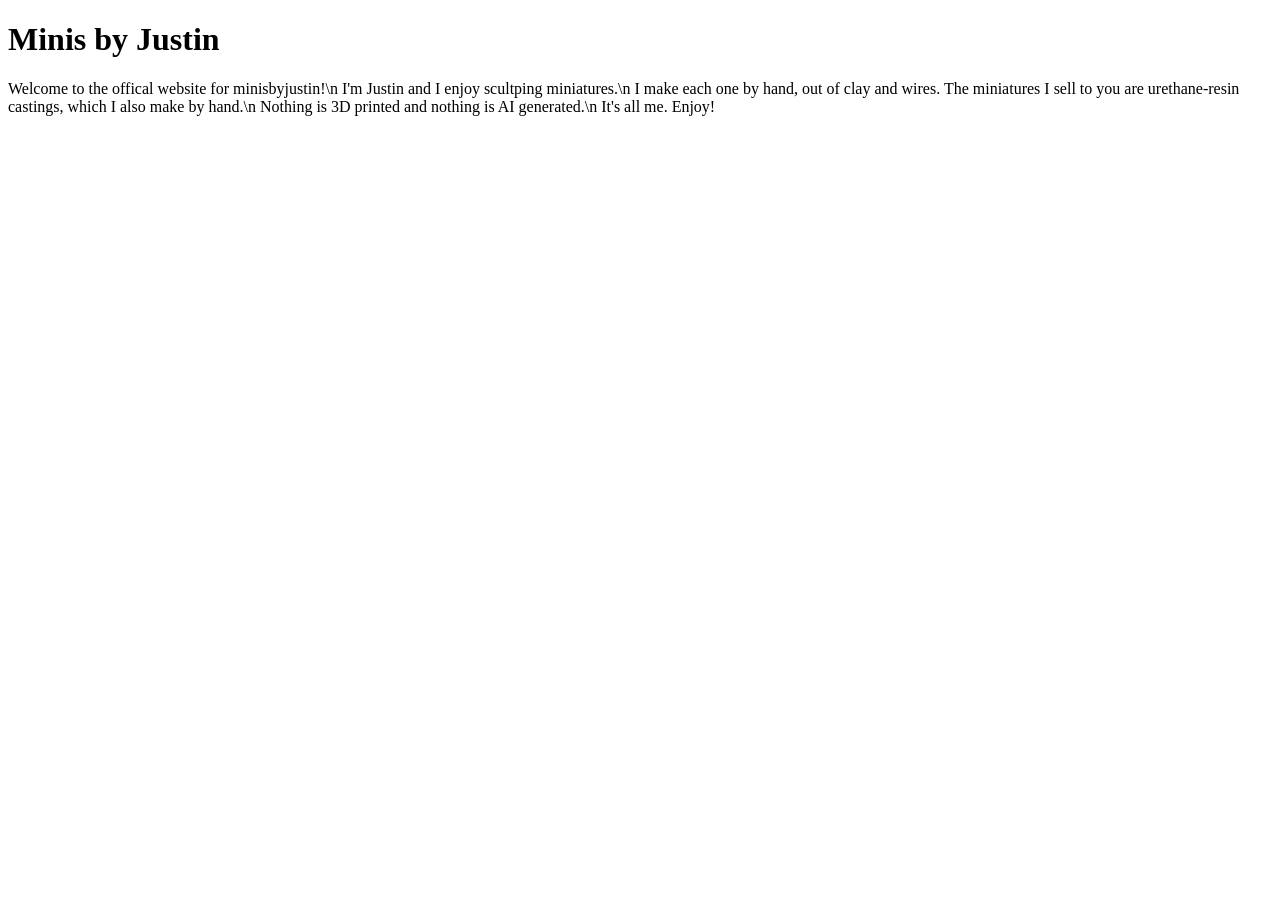
==== index.html @ df16f0bb "Updated text" ====
<!DOCTYPE html>
<html>
<head>
	<title>Minis by Justin</title>
	<link rel="stylesheet"
href="style.css">
</head>

<body>

	<h1>Minis by Justin</h1>
	<p>Welcome to the offical website for minisbyjustin!\n
	I'm Justin and I enjoy scultping miniatures.\n
	I make each one by hand, out of clay and wires.
	The miniatures I sell to you are urethane-resin castings, which I also make by hand.\n
	Nothing is 3D printed and nothing is AI generated.\n
	It's all me. Enjoy!</p>

</body>
</html>
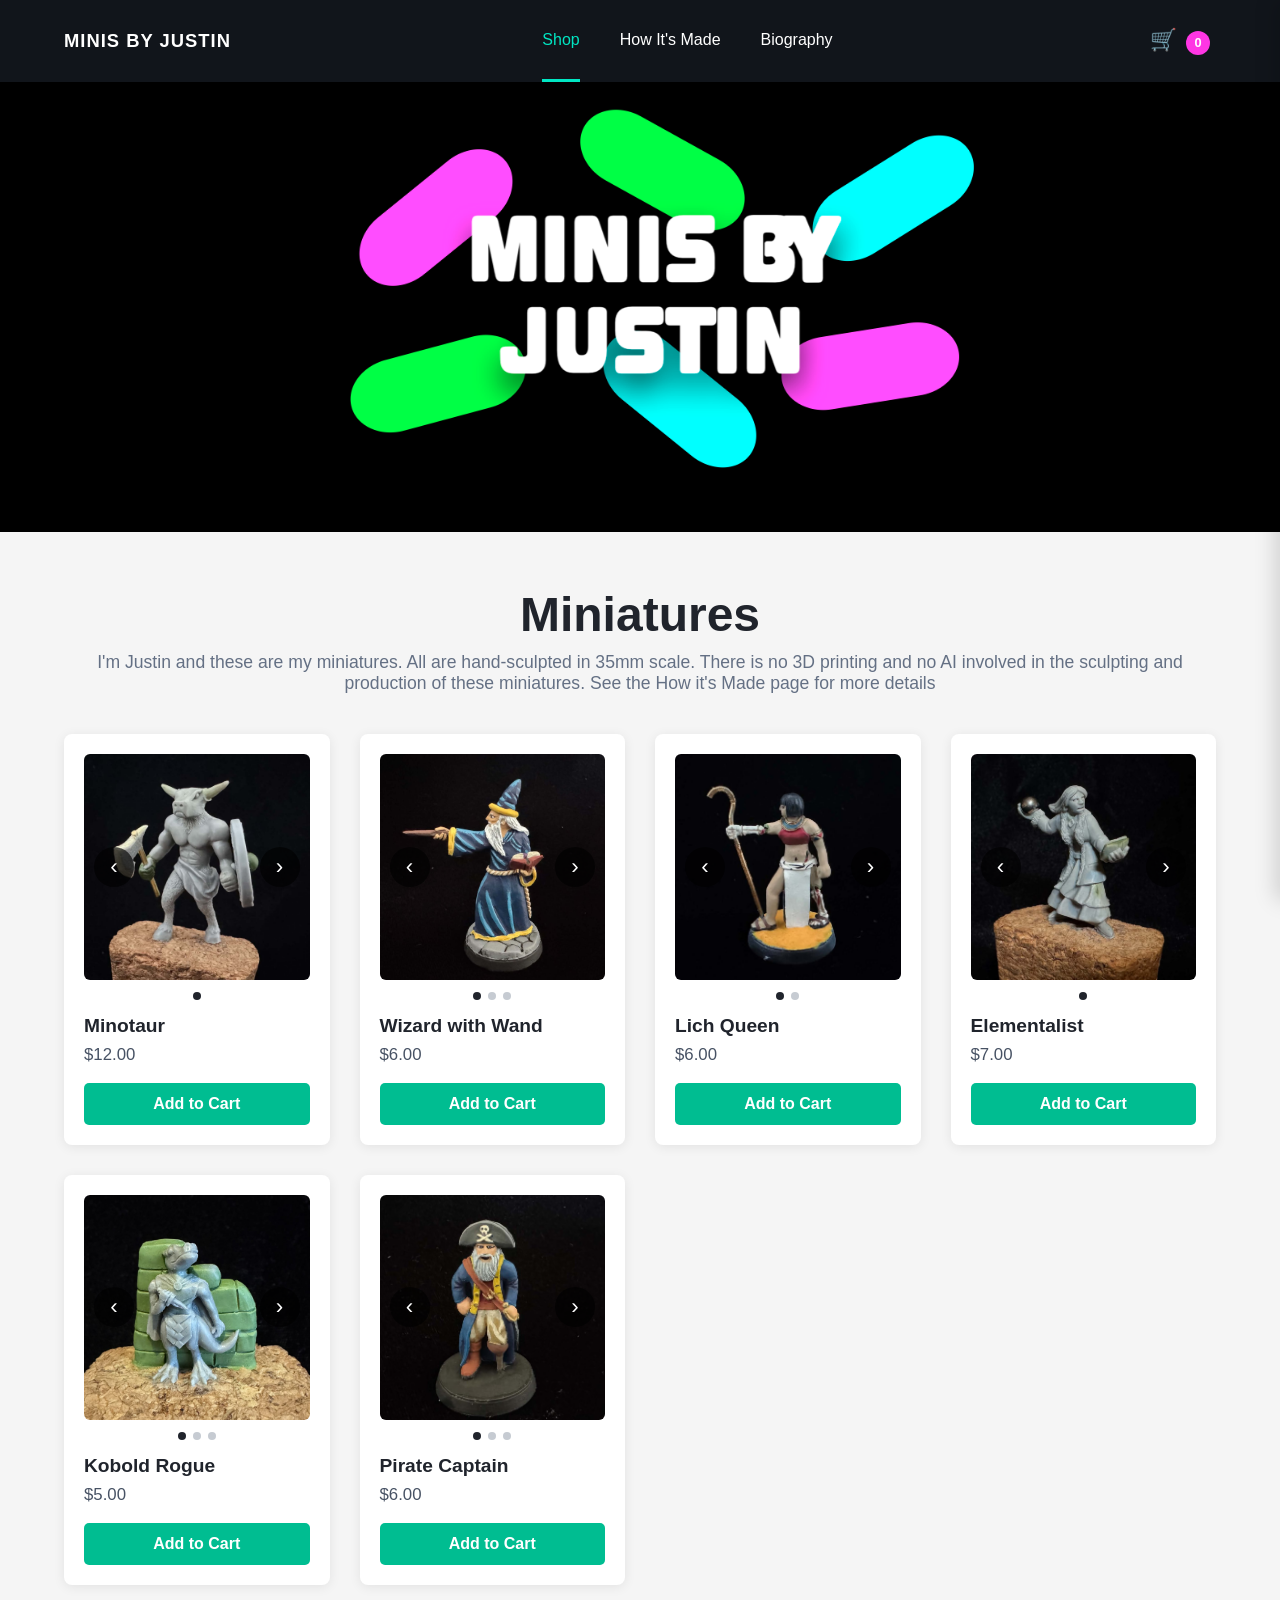
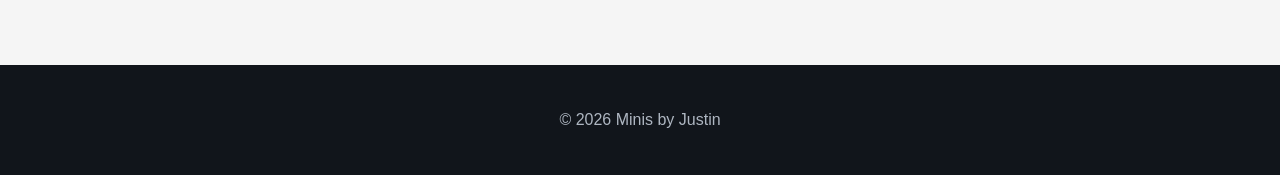
==== commit 6395a8da: "Basic website framework" ====
--- a/index.html
+++ b/index.html
@@ -1,20 +1,75 @@
 <!DOCTYPE html>
-<html>
+<html lang="en">
 <head>
-	<title>Minis by Justin</title>
-	<link rel="stylesheet"
-href="style.css">
+    <meta charset="UTF-8">
+    <meta name="viewport" content="width=device-width, initial-scale=1.0">
+    <title>Minis by Justin | Miniatures</title>
+    <link rel="stylesheet" href="css/style.css">
 </head>
+<body>
+    <header class="site-header">
+        <a class="logo" href="index.html">MINIS BY JUSTIN</a>
 
-<body>
+        <nav class="main-nav" aria-label="Main navigation">
+            <a class="active" href="index.html">Shop</a>
+            <a href="how-its-made.html">How It's Made</a>
+            <a href="biography.html">Biography</a>
+        </nav>
 
-	<h1>Minis by Justin</h1>
-	<p>Welcome to the offical website for minisbyjustin!\n
-	I'm Justin and I enjoy scultping miniatures.\n
-	I make each one by hand, out of clay and wires.
-	The miniatures I sell to you are urethane-resin castings, which I also make by hand.\n
-	Nothing is 3D printed and nothing is AI generated.\n
-	It's all me. Enjoy!</p>
+        <button class="cart-button" id="cart-button" aria-label="Open shopping cart">
+            🛒 <span id="cart-count">0</span>
+        </button>
+    </header>
 
+    <main>
+        <section class="hero">
+            <img src="images/banner.png" alt="Minis by Justin">
+        </section>
+
+        <section class="shop-section">
+            <div class="section-heading">
+                <h1>Miniatures</h1>
+                <p>I'm Justin and these are my miniatures. All are hand-sculpted in 35mm scale. 
+                    There is no 3D printing and no AI involved in the sculpting and production of these miniatures.
+                    See the How it's Made page for more details</p>
+            </div>
+
+            <div class="product-grid" id="product-grid">
+                <!-- Products are generated by js/shop.js -->
+            </div>
+        </section>
+    </main>
+
+    <div class="cart-overlay" id="cart-overlay"></div>
+
+    <aside class="cart-panel" id="cart-panel" aria-label="Shopping cart">
+        <div class="cart-header">
+            <h2>Your Cart</h2>
+            <button id="close-cart" aria-label="Close cart">&times;</button>
+        </div>
+
+        <div id="cart-items" class="cart-items">
+            <p class="empty-cart">Your cart is empty.</p>
+        </div>
+
+        <div class="cart-footer">
+            <div class="cart-total">
+                <span>Total</span>
+                <strong id="cart-total">$0.00</strong>
+            </div>
+            <button class="checkout-button" id="checkout-button">
+                Checkout
+            </button>
+            <p class="checkout-note">
+                Checkout will be connected to a payment service later.
+            </p>
+        </div>
+    </aside>
+
+    <footer class="site-footer">
+        <p>&copy; 2026 Minis by Justin</p>
+    </footer>
+
+    <script src="js/shop.js"></script>
 </body>
 </html>
--- a/css/style.css
+++ b/css/style.css
@@ -0,0 +1,526 @@
+/* =========================
+   General
+   ========================= */
+
+* {
+    box-sizing: border-box;
+}
+
+html {
+    scroll-behavior: smooth;
+}
+
+body {
+    margin: 0;
+    font-family: Arial, Helvetica, sans-serif;
+    background: #f5f5f5;
+    color: #20242c;
+}
+
+button,
+a {
+    font: inherit;
+}
+
+a {
+    color: inherit;
+    text-decoration: none;
+}
+
+/* =========================
+   Header / Navigation
+   ========================= */
+
+.site-header {
+    height: 82px;
+    padding: 0 5%;
+    display: flex;
+    align-items: center;
+    justify-content: space-between;
+    gap: 30px;
+    background: #11151b;
+    color: white;
+    position: sticky;
+    top: 0;
+    z-index: 100;
+}
+
+.logo {
+    font-size: 1.15rem;
+    font-weight: 900;
+    letter-spacing: 1px;
+    white-space: nowrap;
+}
+
+.main-nav {
+    display: flex;
+    align-self: stretch;
+    align-items: center;
+    gap: 40px;
+}
+
+.main-nav a {
+    height: 100%;
+    display: flex;
+    align-items: center;
+    border-bottom: 3px solid transparent;
+    transition: border-color 0.2s, color 0.2s;
+}
+
+.main-nav a:hover,
+.main-nav a.active {
+    color: #00e6c3;
+    border-bottom-color: #00e6c3;
+}
+
+.cart-button,
+.cart-link {
+    border: 0;
+    background: transparent;
+    color: white;
+    font-size: 1.35rem;
+    cursor: pointer;
+    white-space: nowrap;
+}
+
+.cart-button span,
+.cart-link span {
+    display: inline-flex;
+    align-items: center;
+    justify-content: center;
+    min-width: 24px;
+    height: 24px;
+    padding: 0 6px;
+    margin-left: 3px;
+    border-radius: 20px;
+    background: #ff36e4;
+    color: white;
+    font-size: 0.8rem;
+    font-weight: bold;
+}
+
+/* =========================
+   Hero
+   ========================= */
+
+.hero {
+    width: 100%;
+    height: 50vh;
+    min-height: 360px;
+    max-height: 650px;
+    background: #000;
+    overflow: hidden;
+}
+
+.hero img {
+    width: 100%;
+    height: 100%;
+    object-fit: cover;
+    object-position: center;
+    display: block;
+}
+
+/* =========================
+   Shop
+   ========================= */
+
+.shop-section {
+    max-width: 1400px;
+    margin: 0 auto;
+    padding: 55px 5% 80px;
+}
+
+.section-heading,
+.page-heading {
+    text-align: center;
+    margin-bottom: 40px;
+}
+
+.section-heading h1,
+.page-heading h1 {
+    margin: 0 0 10px;
+    font-size: clamp(2rem, 4vw, 3rem);
+}
+
+.section-heading p,
+.page-heading p {
+    margin: 0;
+    color: #647084;
+    font-size: 1.1rem;
+}
+
+.product-grid {
+    display: grid;
+    grid-template-columns: repeat(4, 1fr);
+    gap: 30px;
+}
+
+.product-card {
+    background: white;
+    border-radius: 8px;
+    overflow: hidden;
+    box-shadow: 0 2px 12px rgba(0, 0, 0, 0.08);
+    padding: 20px;
+}
+
+.product-image-container {
+    position: relative;
+    width: 100%;
+    aspect-ratio: 1 / 1;
+    background: #ddd;
+    border-radius: 6px;
+    overflow: hidden;
+}
+
+.product-image {
+    width: 100%;
+    height: 100%;
+    object-fit: cover;
+    display: block;
+}
+
+.gallery-button {
+    position: absolute;
+    top: 50%;
+    transform: translateY(-50%);
+    width: 40px;
+    height: 40px;
+    border: 0;
+    border-radius: 50%;
+    background: rgba(0, 0, 0, 0.65);
+    color: white;
+    font-size: 1.4rem;
+    cursor: pointer;
+    z-index: 2;
+}
+
+.gallery-button:hover {
+    background: rgba(0, 0, 0, 0.85);
+}
+
+.gallery-button.previous {
+    left: 10px;
+}
+
+.gallery-button.next {
+    right: 10px;
+}
+
+.image-dots {
+    display: flex;
+    justify-content: center;
+    gap: 7px;
+    margin: 12px 0 15px;
+}
+
+.image-dot {
+    width: 8px;
+    height: 8px;
+    border-radius: 50%;
+    background: #c6cbd2;
+}
+
+.image-dot.active {
+    background: #20242c;
+}
+
+.product-card h2 {
+    margin: 0 0 8px;
+    font-size: 1.2rem;
+}
+
+.product-price {
+    margin: 0 0 18px;
+    font-size: 1.05rem;
+    color: #475264;
+}
+
+.add-to-cart {
+    width: 100%;
+    padding: 12px;
+    border: 0;
+    border-radius: 5px;
+    background: #00bd91;
+    color: white;
+    font-weight: bold;
+    cursor: pointer;
+    transition: background 0.2s, transform 0.1s;
+}
+
+.add-to-cart:hover {
+    background: #00a982;
+}
+
+.add-to-cart:active {
+    transform: scale(0.98);
+}
+
+/* =========================
+   Other Pages
+   ========================= */
+
+.content-page {
+    max-width: 1100px;
+    margin: 0 auto;
+    padding: 70px 5% 90px;
+}
+
+.story-section {
+    display: grid;
+    grid-template-columns: 1fr 1fr;
+    gap: 55px;
+    align-items: center;
+    margin: 70px 0;
+}
+
+.story-section.reverse .story-image {
+    order: 2;
+}
+
+.story-image,
+.bio-photo {
+    aspect-ratio: 1 / 1;
+    border-radius: 8px;
+    overflow: hidden;
+}
+
+.placeholder-image {
+    display: flex;
+    align-items: center;
+    justify-content: center;
+    background: #dfe2e6;
+    color: #687383;
+    font-weight: bold;
+}
+
+.story-text h2,
+.bio-text h2 {
+    font-size: 1.8rem;
+    margin-top: 0;
+}
+
+.story-text p,
+.bio-text p {
+    color: #586476;
+    line-height: 1.7;
+}
+
+.bio-section {
+    display: grid;
+    grid-template-columns: 350px 1fr;
+    gap: 60px;
+    align-items: center;
+    max-width: 900px;
+    margin: 60px auto;
+}
+
+/* =========================
+   Shopping Cart
+   ========================= */
+
+.cart-overlay {
+    position: fixed;
+    inset: 0;
+    background: rgba(0, 0, 0, 0.45);
+    opacity: 0;
+    pointer-events: none;
+    transition: opacity 0.25s;
+    z-index: 150;
+}
+
+.cart-overlay.open {
+    opacity: 1;
+    pointer-events: auto;
+}
+
+.cart-panel {
+    position: fixed;
+    top: 0;
+    right: 0;
+    width: min(420px, 100%);
+    height: 100vh;
+    background: white;
+    z-index: 200;
+    transform: translateX(100%);
+    transition: transform 0.25s ease;
+    display: flex;
+    flex-direction: column;
+    box-shadow: -5px 0 20px rgba(0, 0, 0, 0.15);
+}
+
+.cart-panel.open {
+    transform: translateX(0);
+}
+
+.cart-header {
+    display: flex;
+    justify-content: space-between;
+    align-items: center;
+    padding: 22px;
+    border-bottom: 1px solid #ddd;
+}
+
+.cart-header h2 {
+    margin: 0;
+}
+
+.cart-header button {
+    border: 0;
+    background: transparent;
+    font-size: 2rem;
+    cursor: pointer;
+}
+
+.cart-items {
+    flex: 1;
+    overflow-y: auto;
+    padding: 20px;
+}
+
+.empty-cart {
+    text-align: center;
+    color: #687383;
+    margin-top: 50px;
+}
+
+.cart-item {
+    display: grid;
+    grid-template-columns: 65px 1fr auto;
+    gap: 12px;
+    align-items: center;
+    padding: 12px 0;
+    border-bottom: 1px solid #eee;
+}
+
+.cart-item-image {
+    width: 65px;
+    height: 65px;
+    object-fit: cover;
+    border-radius: 5px;
+}
+
+.cart-item h3 {
+    margin: 0 0 5px;
+    font-size: 0.95rem;
+}
+
+.cart-item p {
+    margin: 0;
+    color: #687383;
+    font-size: 0.9rem;
+}
+
+.remove-item {
+    border: 0;
+    background: transparent;
+    color: #a33;
+    cursor: pointer;
+}
+
+.cart-footer {
+    padding: 20px;
+    border-top: 1px solid #ddd;
+}
+
+.cart-total {
+    display: flex;
+    justify-content: space-between;
+    font-size: 1.2rem;
+    margin-bottom: 15px;
+}
+
+.checkout-button {
+    width: 100%;
+    padding: 14px;
+    border: 0;
+    border-radius: 5px;
+    background: #20242c;
+    color: white;
+    font-weight: bold;
+    cursor: pointer;
+}
+
+.checkout-button:hover {
+    background: #11151b;
+}
+
+.checkout-note {
+    color: #7a8492;
+    text-align: center;
+    font-size: 0.8rem;
+    line-height: 1.4;
+}
+
+/* =========================
+   Footer
+   ========================= */
+
+.site-footer {
+    padding: 30px 5%;
+    text-align: center;
+    background: #11151b;
+    color: #aeb6c1;
+}
+
+/* =========================
+   Mobile
+   ========================= */
+
+@media (max-width: 1000px) {
+    .product-grid {
+        grid-template-columns: repeat(2, 1fr);
+    }
+
+    .site-header {
+        padding: 0 3%;
+    }
+
+    .main-nav {
+        gap: 20px;
+    }
+}
+
+@media (max-width: 700px) {
+    .site-header {
+        height: auto;
+        min-height: 70px;
+        flex-wrap: wrap;
+        padding: 15px 5%;
+    }
+
+    .main-nav {
+        order: 3;
+        width: 100%;
+        height: 45px;
+        justify-content: center;
+        gap: 25px;
+    }
+
+    .hero {
+        height: 40vh;
+        min-height: 280px;
+    }
+
+    .product-grid {
+        grid-template-columns: 1fr;
+    }
+
+    .shop-section {
+        padding-top: 40px;
+    }
+
+    .story-section,
+    .story-section.reverse,
+    .bio-section {
+        grid-template-columns: 1fr;
+        gap: 30px;
+    }
+
+    .story-section.reverse .story-image {
+        order: 0;
+    }
+
+    .bio-section {
+        margin-top: 30px;
+    }
+}
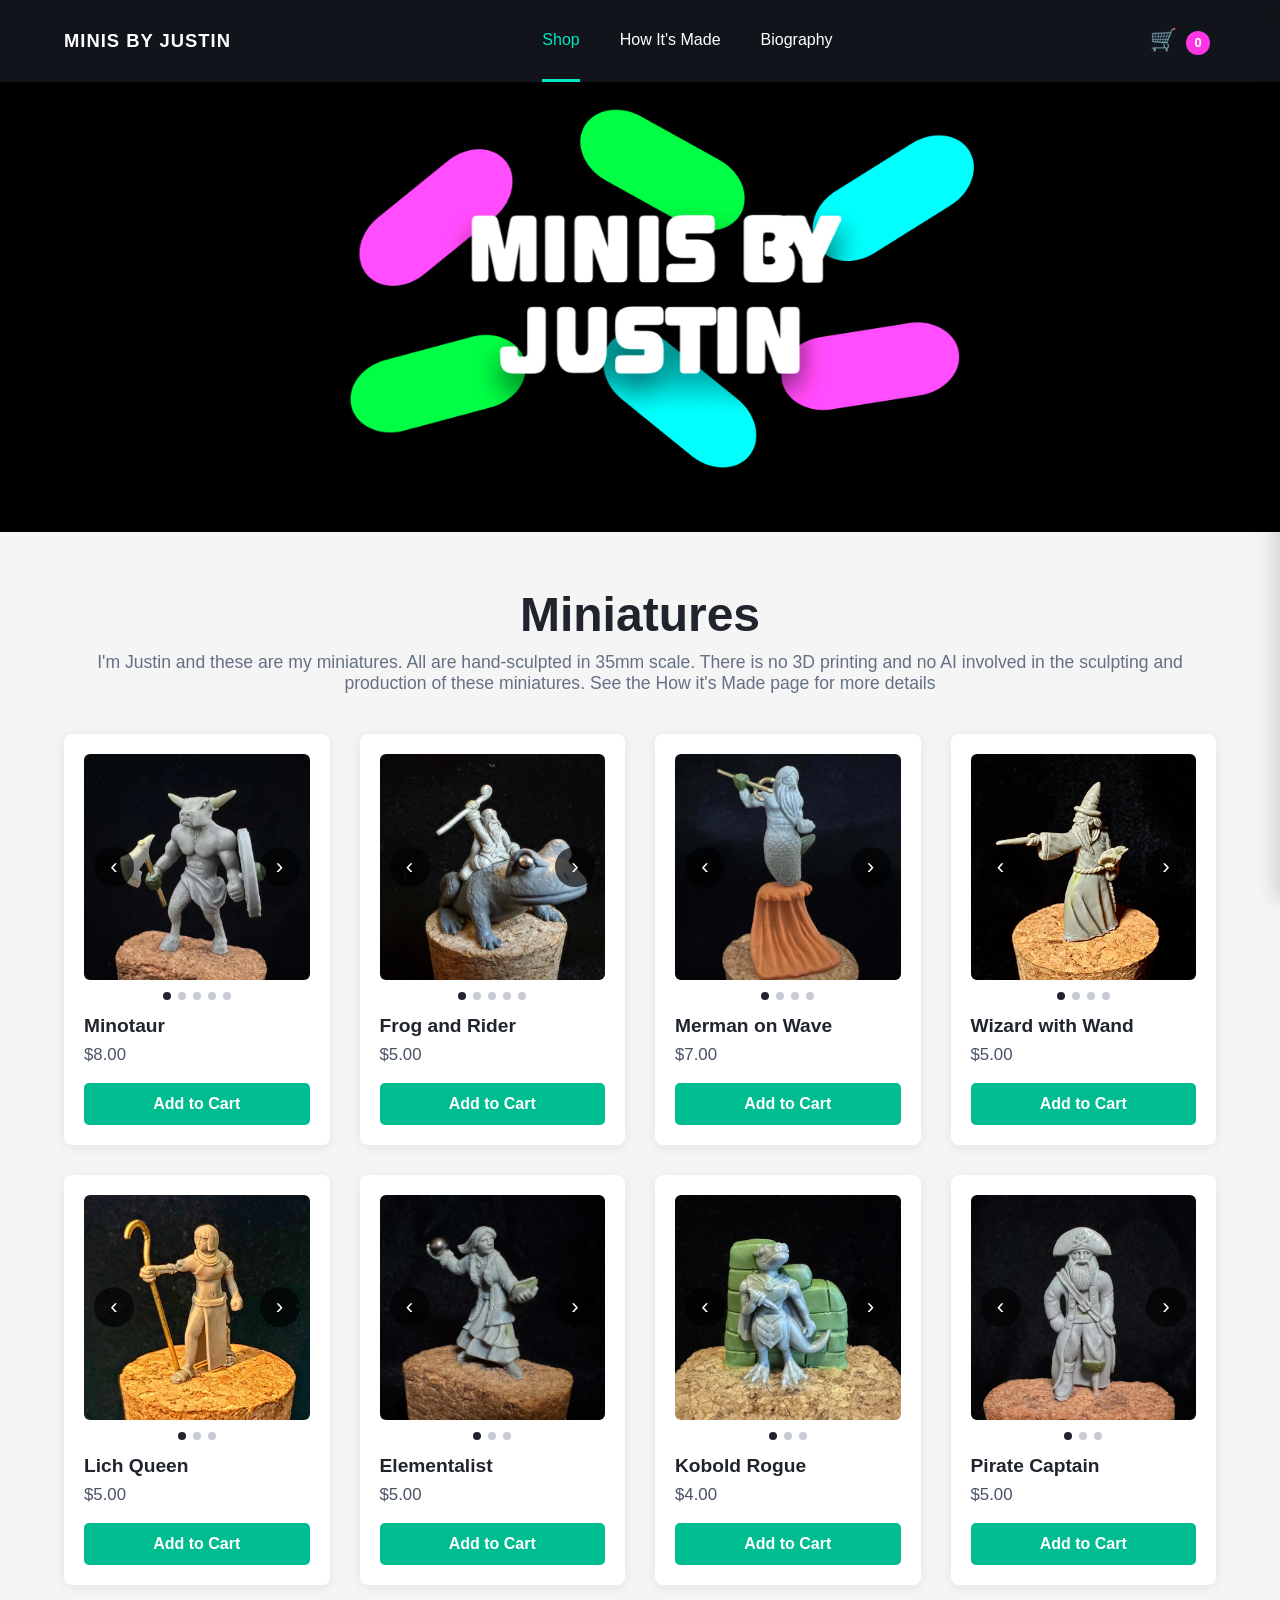
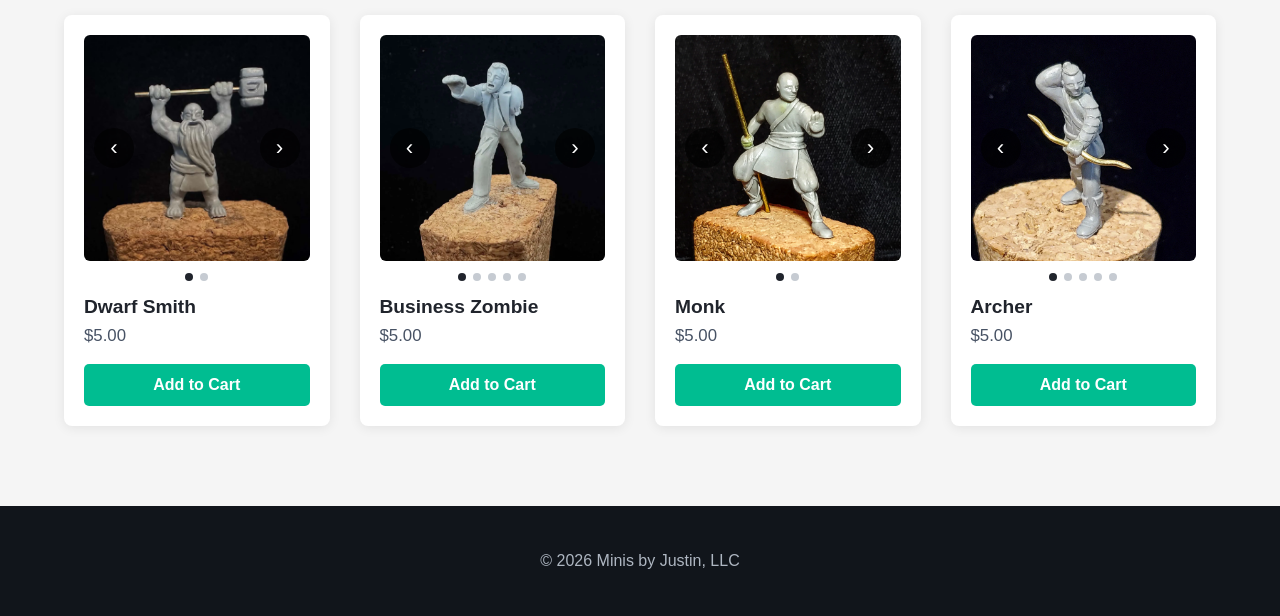
==== commit c42cf179: "Added LLC to footer" ====
--- a/index.html
+++ b/index.html
@@ -67,7 +67,7 @@
     </aside>
 
     <footer class="site-footer">
-        <p>&copy; 2026 Minis by Justin</p>
+        <p>&copy; 2026 Minis by Justin, LLC</p>
     </footer>
 
     <script src="js/shop.js"></script>
--- a/css/style.css
+++ b/css/style.css
@@ -277,7 +277,12 @@
     order: 2;
 }
 
-.story-image,
+.story-image img {
+    width: 100%;
+    height: 100%;
+    object-fit: cover;
+}
+
 .bio-photo {
     aspect-ratio: 1 / 1;
     border-radius: 8px;
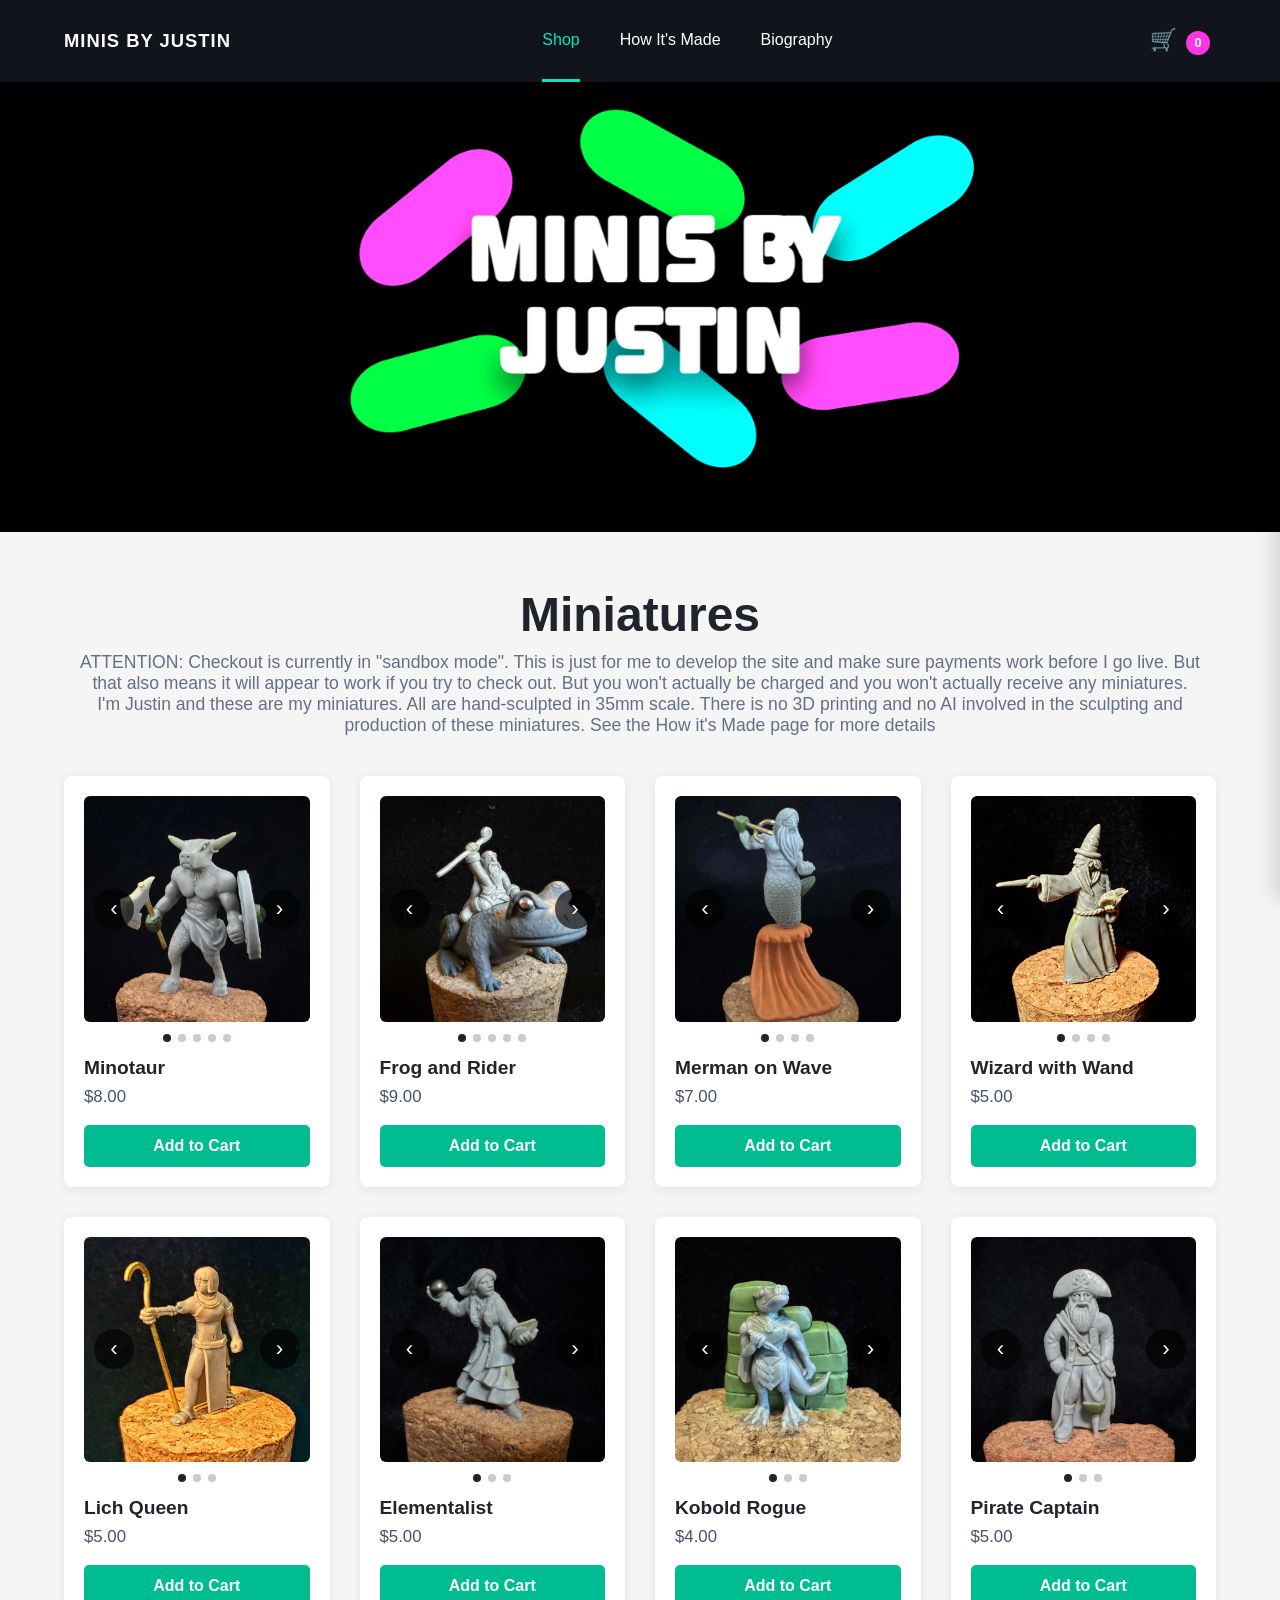
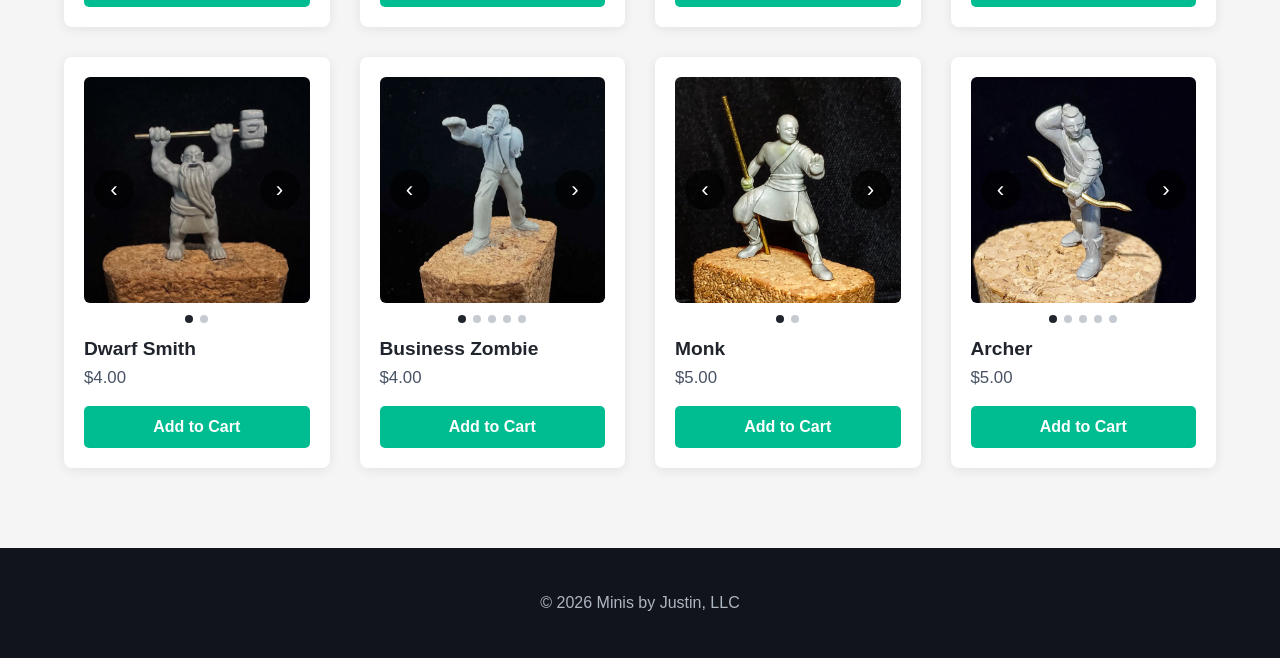
==== commit dc97a727: "Added sandbox checkout msg" ====
--- a/index.html
+++ b/index.html
@@ -26,9 +26,16 @@
             <img src="images/banner.png" alt="Minis by Justin">
         </section>
 
+        <p id="page-checkout-message" class="checkout-return-message" role="status" aria-live="polite" hidden></p>
+
         <section class="shop-section">
             <div class="section-heading">
                 <h1>Miniatures</h1>
+                <p>
+                    ATTENTION: Checkout is currently in "sandbox mode". This is just for me to develop the site and make sure payments work
+                    before I go live. But that also means it will appear to work if you try to check out. But you won't actually be 
+                    charged and you won't actually receive any miniatures.
+                </p>
                 <p>I'm Justin and these are my miniatures. All are hand-sculpted in 35mm scale. 
                     There is no 3D printing and no AI involved in the sculpting and production of these miniatures.
                     See the How it's Made page for more details</p>
@@ -54,14 +61,23 @@
 
         <div class="cart-footer">
             <div class="cart-total">
-                <span>Total</span>
+                <span>Subtotal</span>
+                <strong id="cart-subtotal">$0.00</strong>
+            </div>
+            <div class="cart-total">
+                <span>Shipping</span>
+                <strong id="cart-shipping">$0.00</strong>
+            </div>
+            <div class="cart-total">
+                <span>Estimated total</span>
                 <strong id="cart-total">$0.00</strong>
             </div>
+            <p id="checkout-message" class="checkout-note" role="status" aria-live="polite"></p>
             <button class="checkout-button" id="checkout-button">
-                Checkout
+                Checkout with Stripe
             </button>
             <p class="checkout-note">
-                Checkout will be connected to a payment service later.
+                Shipping is $8 on orders under $20 and free on orders of $20 or more. Final payment is processed securely by Stripe.
             </p>
         </div>
     </aside>
--- a/css/style.css
+++ b/css/style.css
@@ -529,3 +529,21 @@
         margin-top: 30px;
     }
 }
+
+
+/* Stripe Checkout return status */
+.checkout-return-message {
+    max-width: 1100px;
+    margin: 1rem auto;
+    padding: 1rem 1.25rem;
+    border: 1px solid currentColor;
+    border-radius: 8px;
+    text-align: center;
+}
+.checkout-return-message[hidden] {
+    display: none;
+}
+.checkout-button:disabled {
+    opacity: 0.65;
+    cursor: wait;
+}
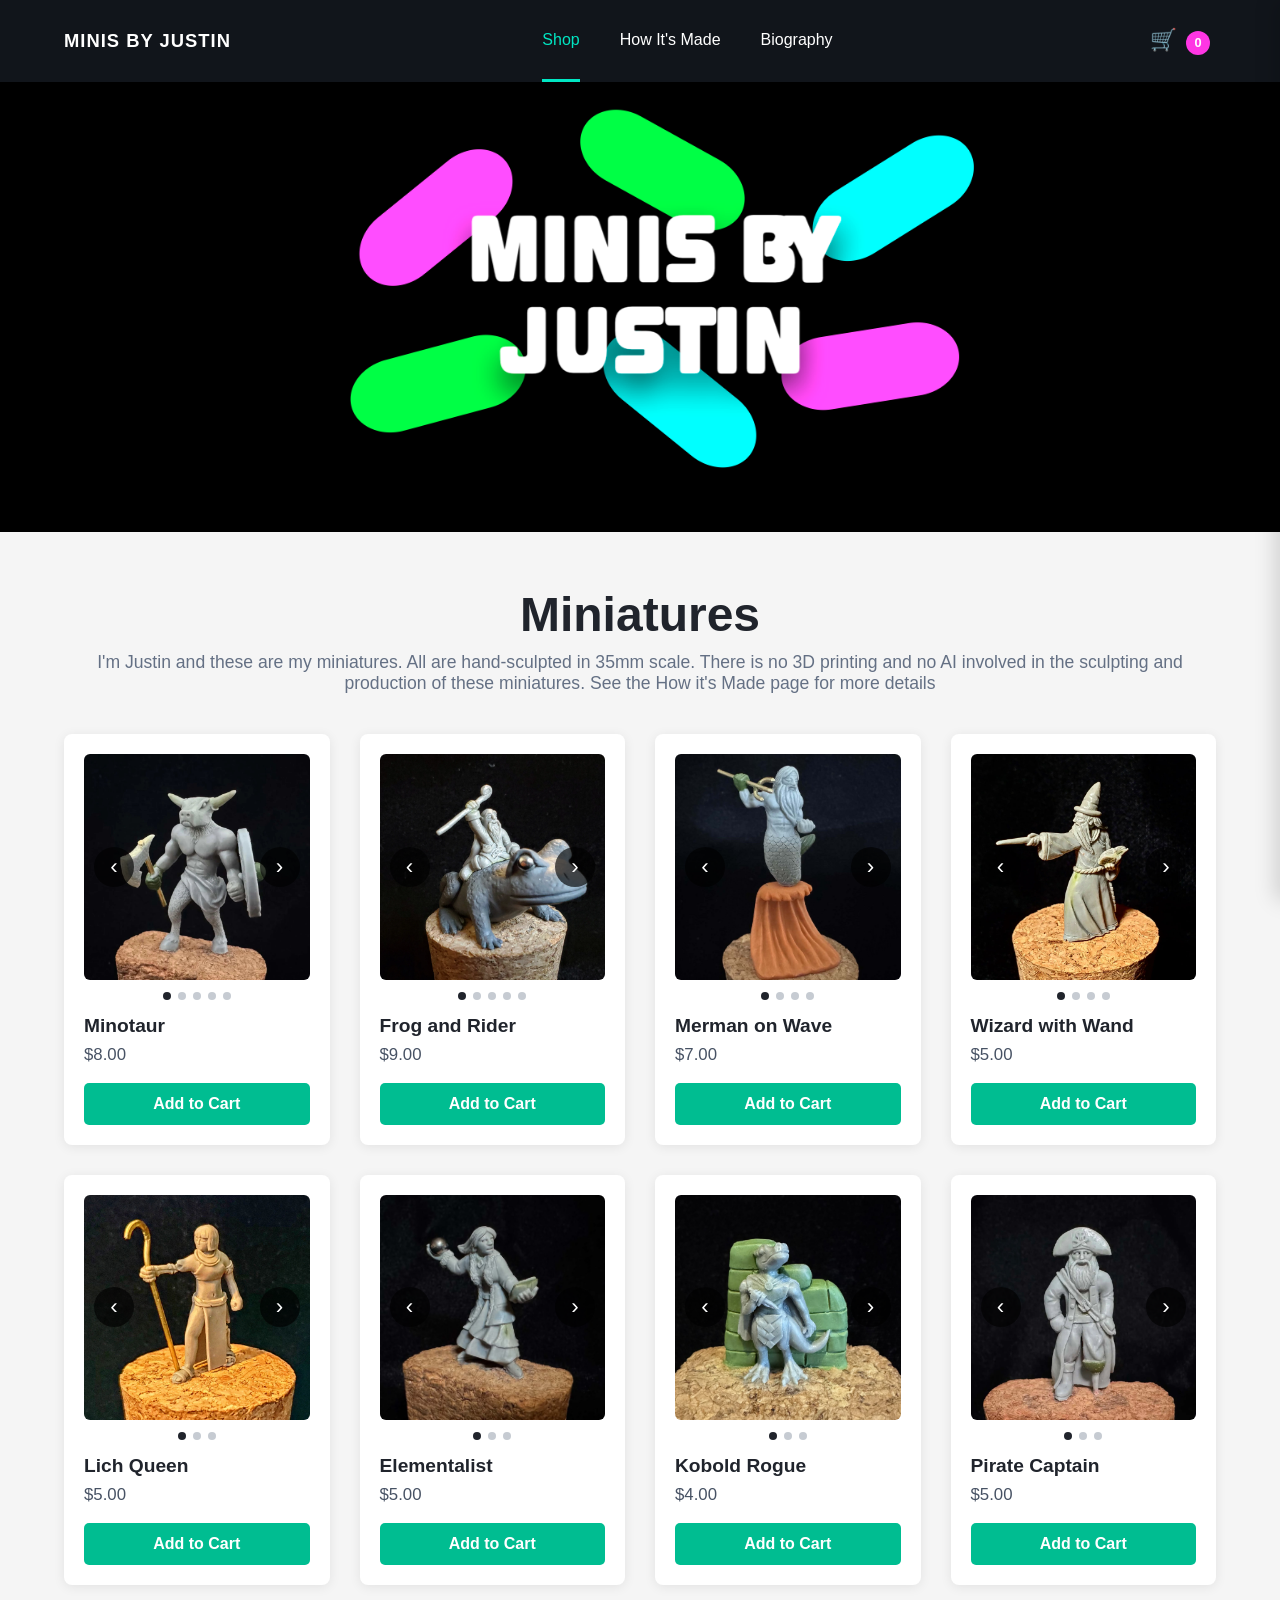
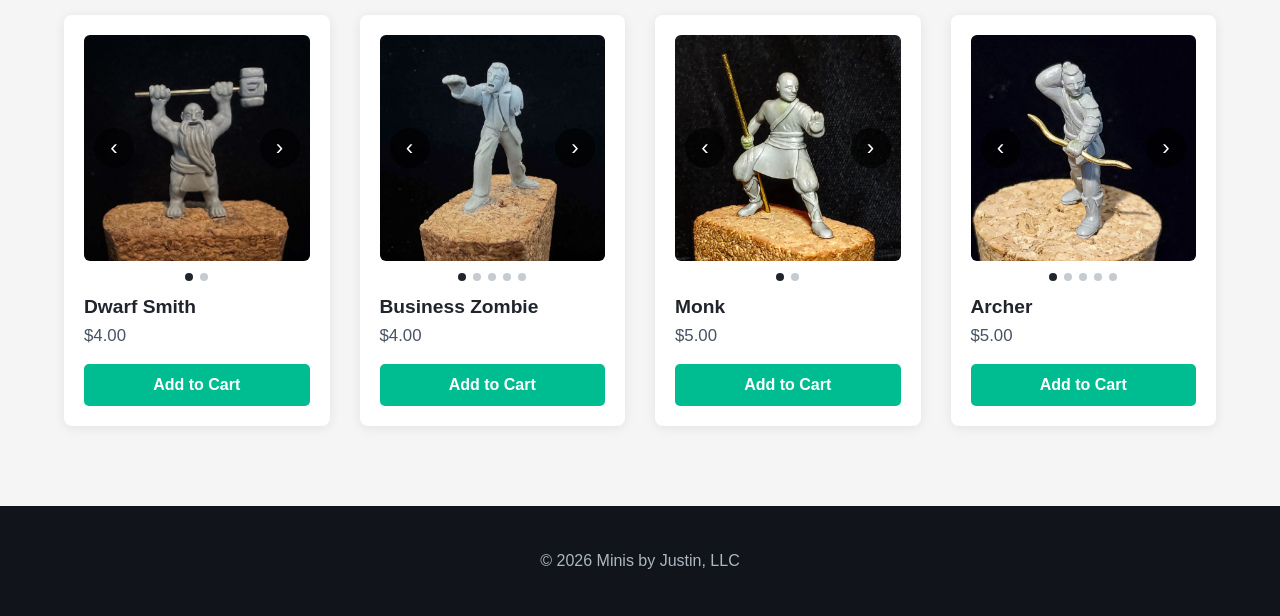
==== commit e3eb5f56: "removed sandbox message" ====
--- a/index.html
+++ b/index.html
@@ -31,11 +31,6 @@
         <section class="shop-section">
             <div class="section-heading">
                 <h1>Miniatures</h1>
-                <p>
-                    ATTENTION: Checkout is currently in "sandbox mode". This is just for me to develop the site and make sure payments work
-                    before I go live. But that also means it will appear to work if you try to check out. But you won't actually be 
-                    charged and you won't actually receive any miniatures.
-                </p>
                 <p>I'm Justin and these are my miniatures. All are hand-sculpted in 35mm scale. 
                     There is no 3D printing and no AI involved in the sculpting and production of these miniatures.
                     See the How it's Made page for more details</p>
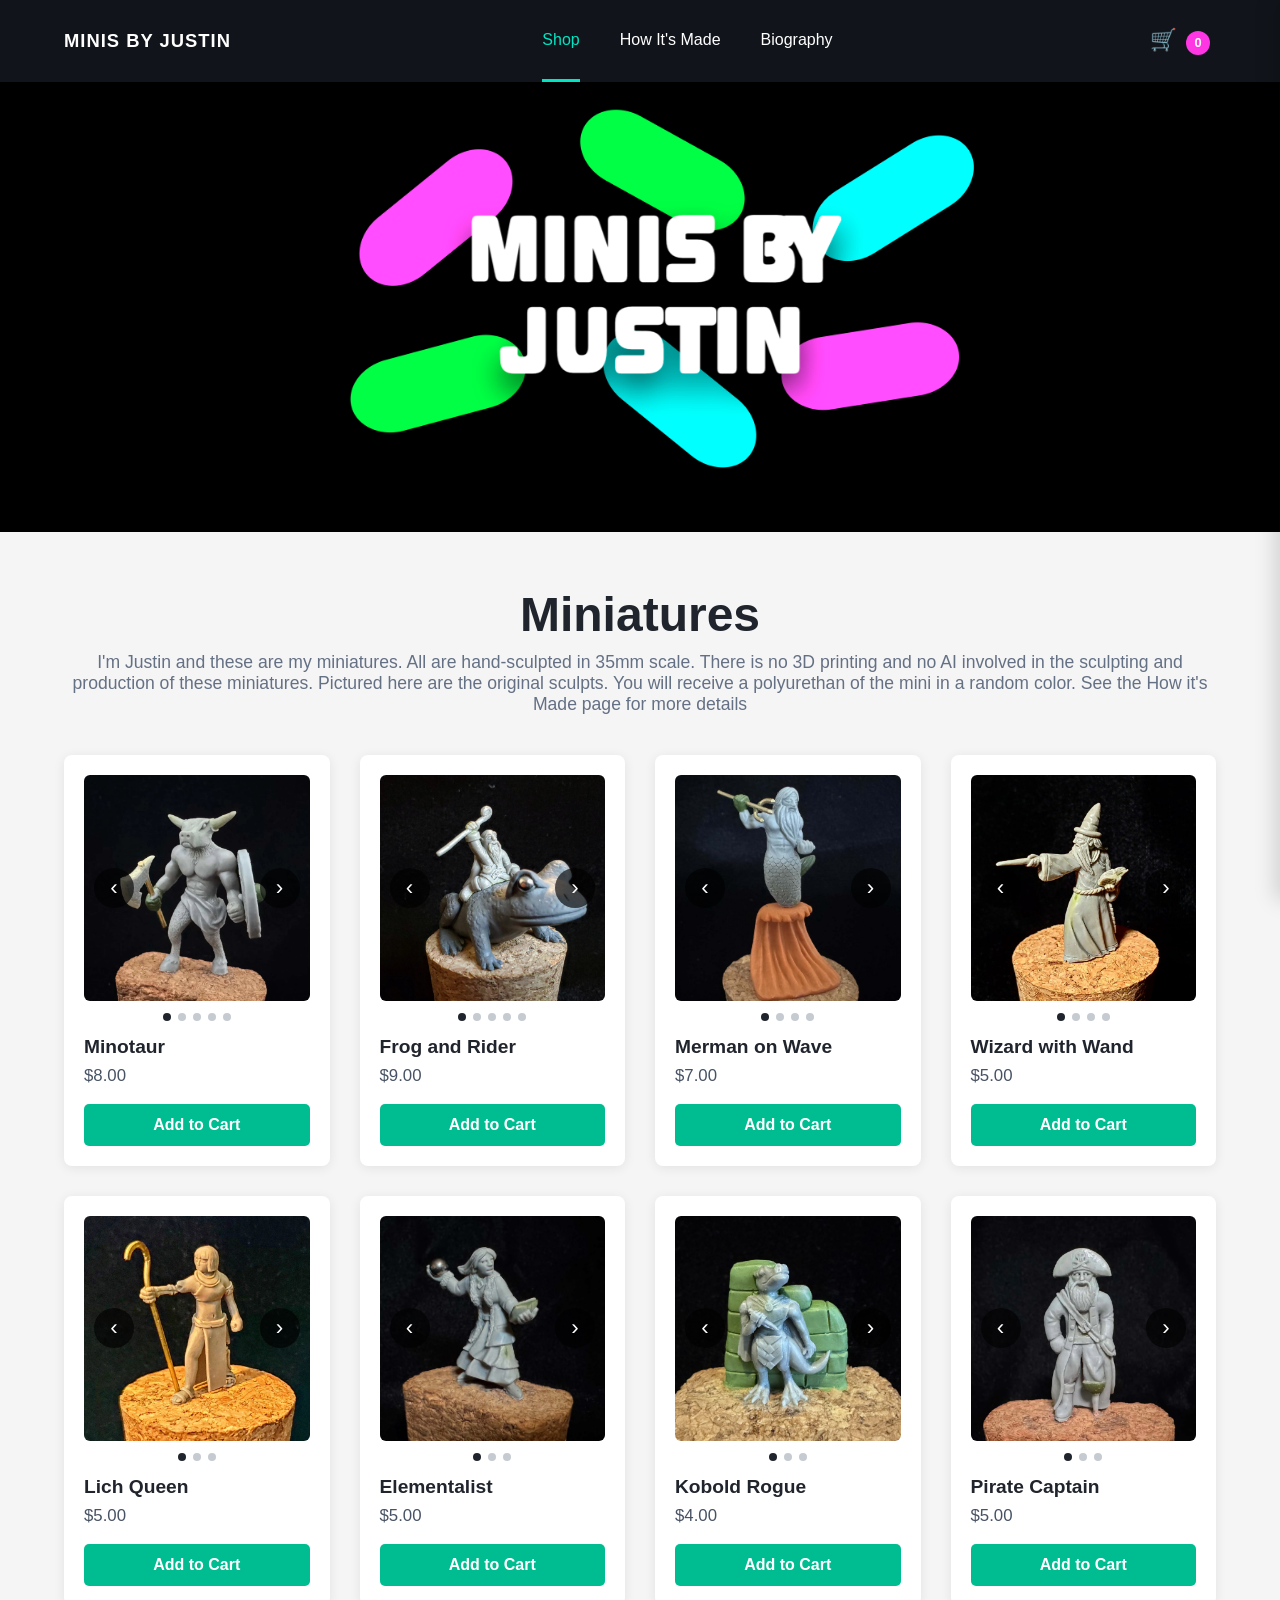
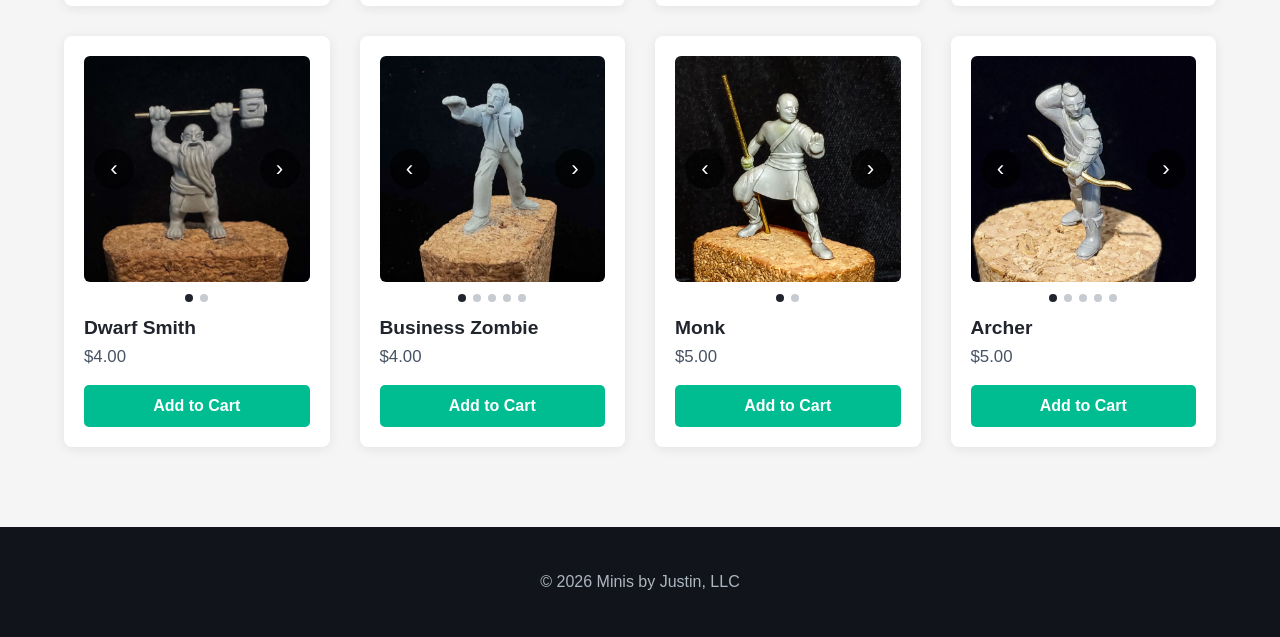
==== commit ff1f9924: "Added plastic descriptor" ====
--- a/index.html
+++ b/index.html
@@ -33,6 +33,7 @@
                 <h1>Miniatures</h1>
                 <p>I'm Justin and these are my miniatures. All are hand-sculpted in 35mm scale. 
                     There is no 3D printing and no AI involved in the sculpting and production of these miniatures.
+                    Pictured here are the original sculpts. You will receive a polyurethan of the mini in a random color.
                     See the How it's Made page for more details</p>
             </div>
 
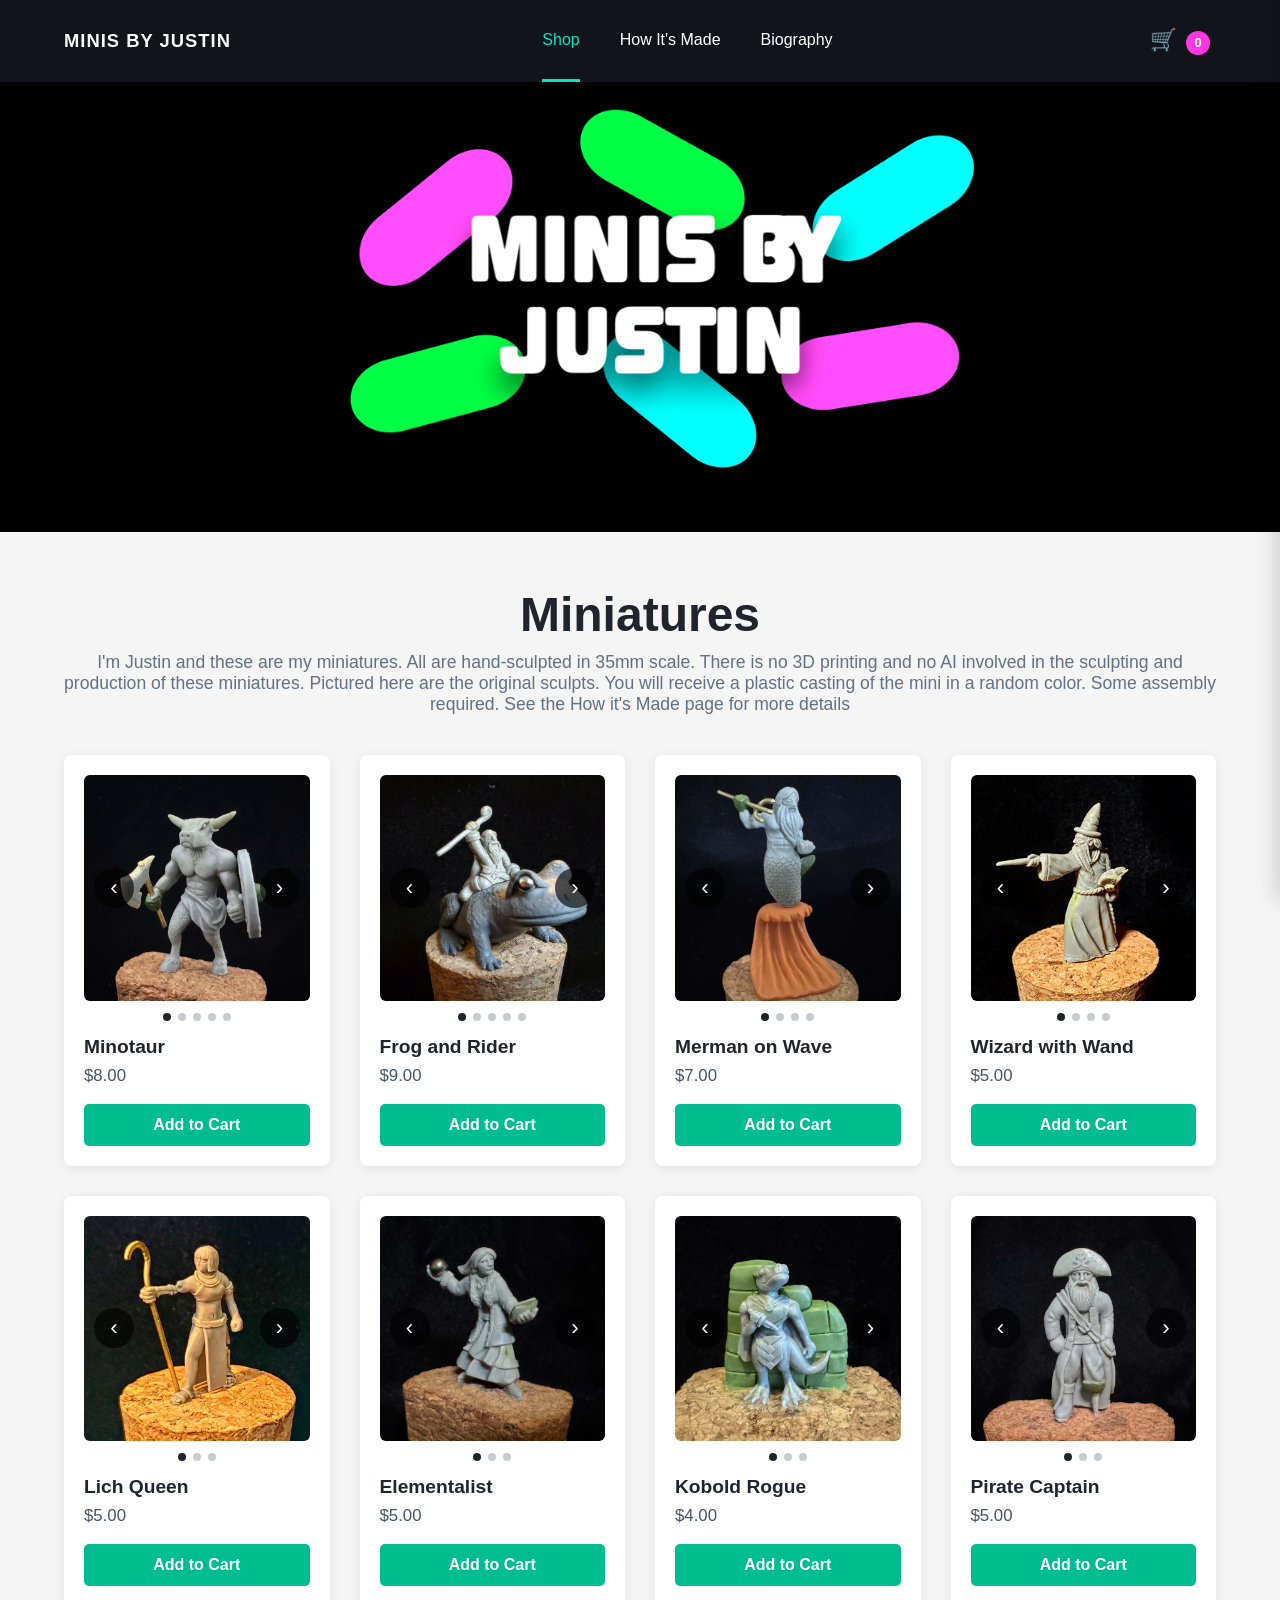
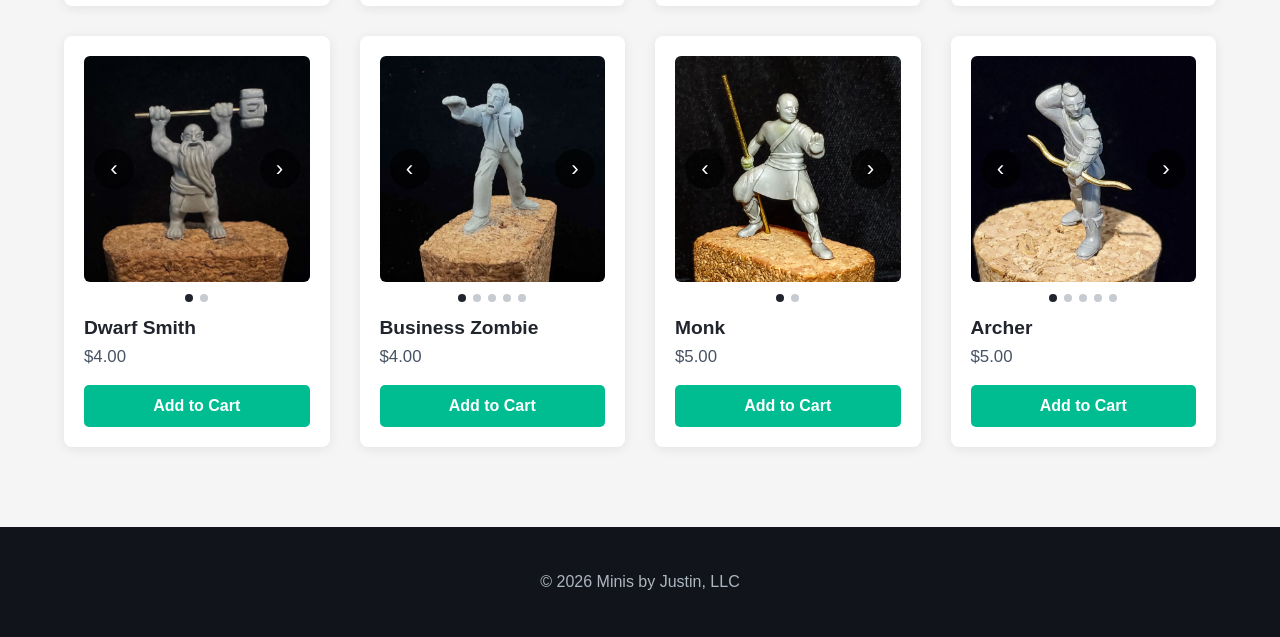
==== commit 2136439f: "Fixed typo" ====
--- a/index.html
+++ b/index.html
@@ -33,7 +33,8 @@
                 <h1>Miniatures</h1>
                 <p>I'm Justin and these are my miniatures. All are hand-sculpted in 35mm scale. 
                     There is no 3D printing and no AI involved in the sculpting and production of these miniatures.
-                    Pictured here are the original sculpts. You will receive a polyurethan of the mini in a random color.
+                    Pictured here are the original sculpts. You will receive a plastic casting of the mini in a random color.
+                    Some assembly required. 
                     See the How it's Made page for more details</p>
             </div>
 
